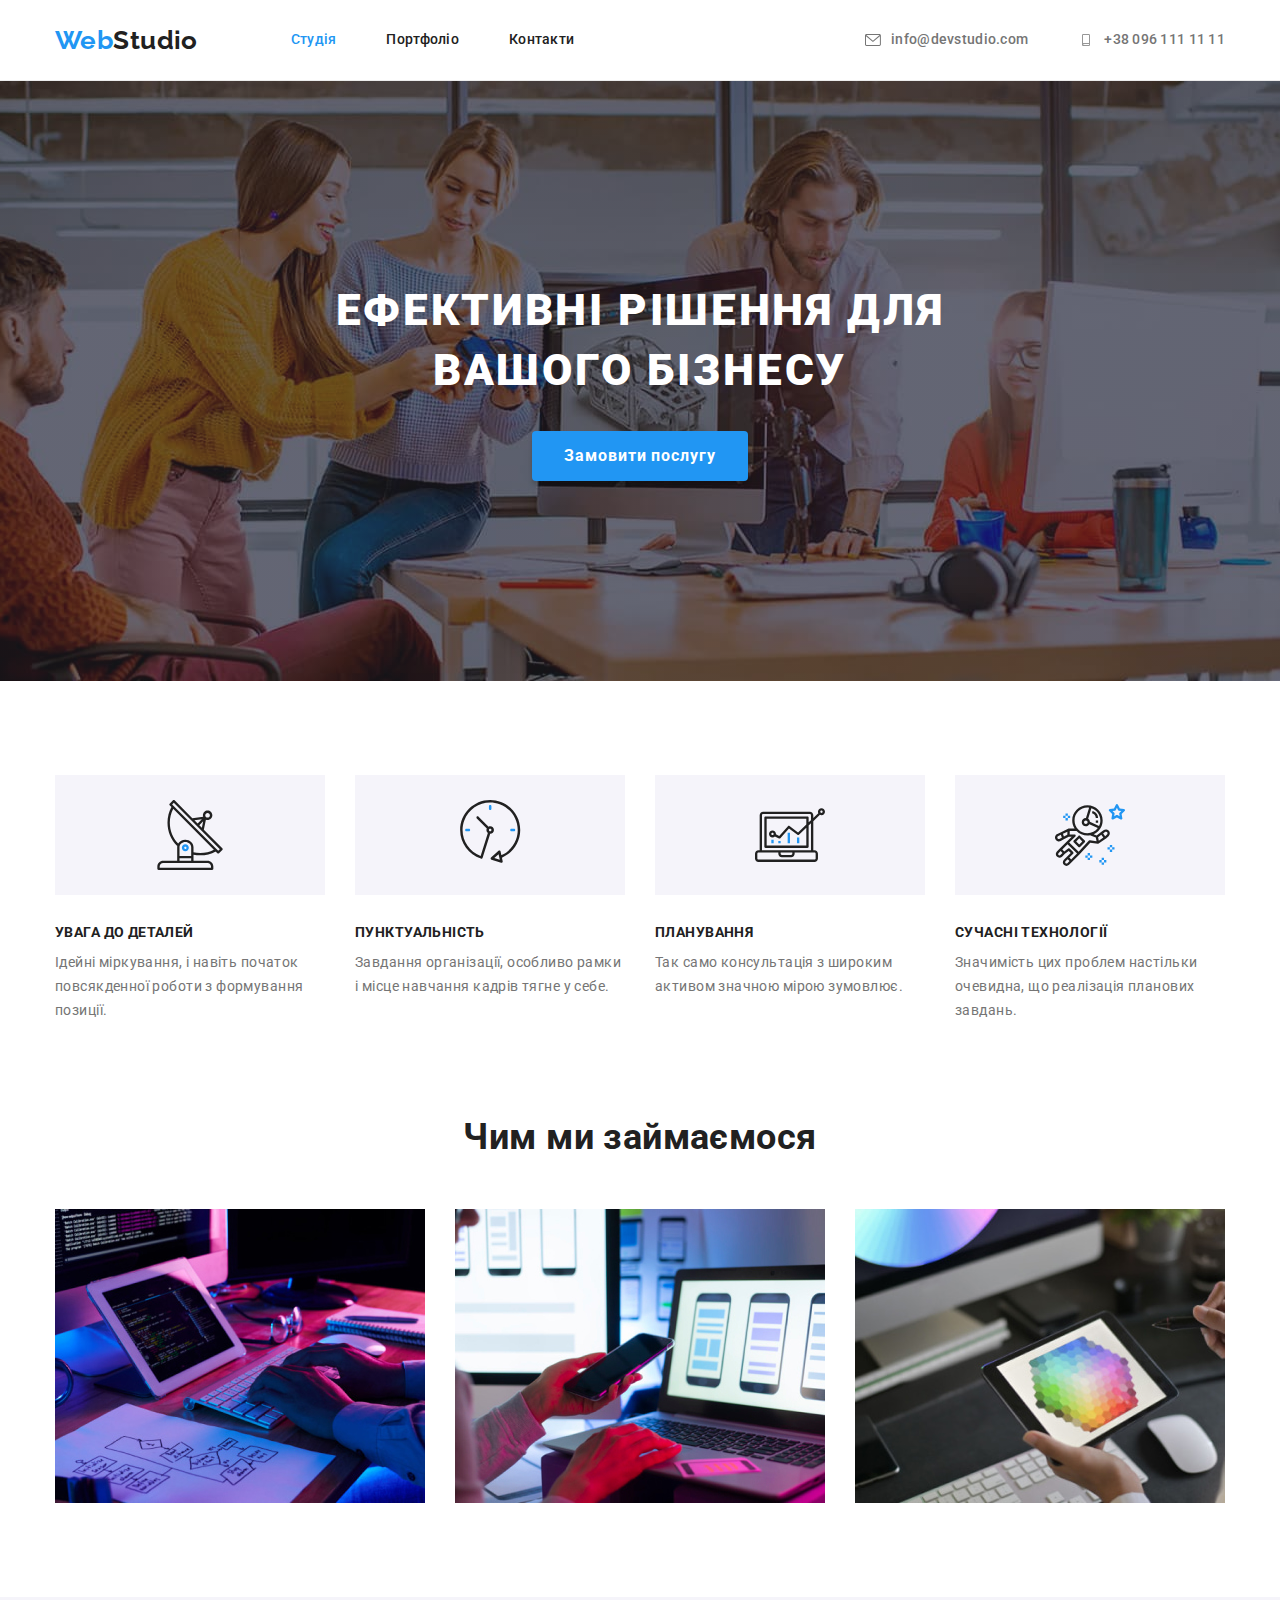
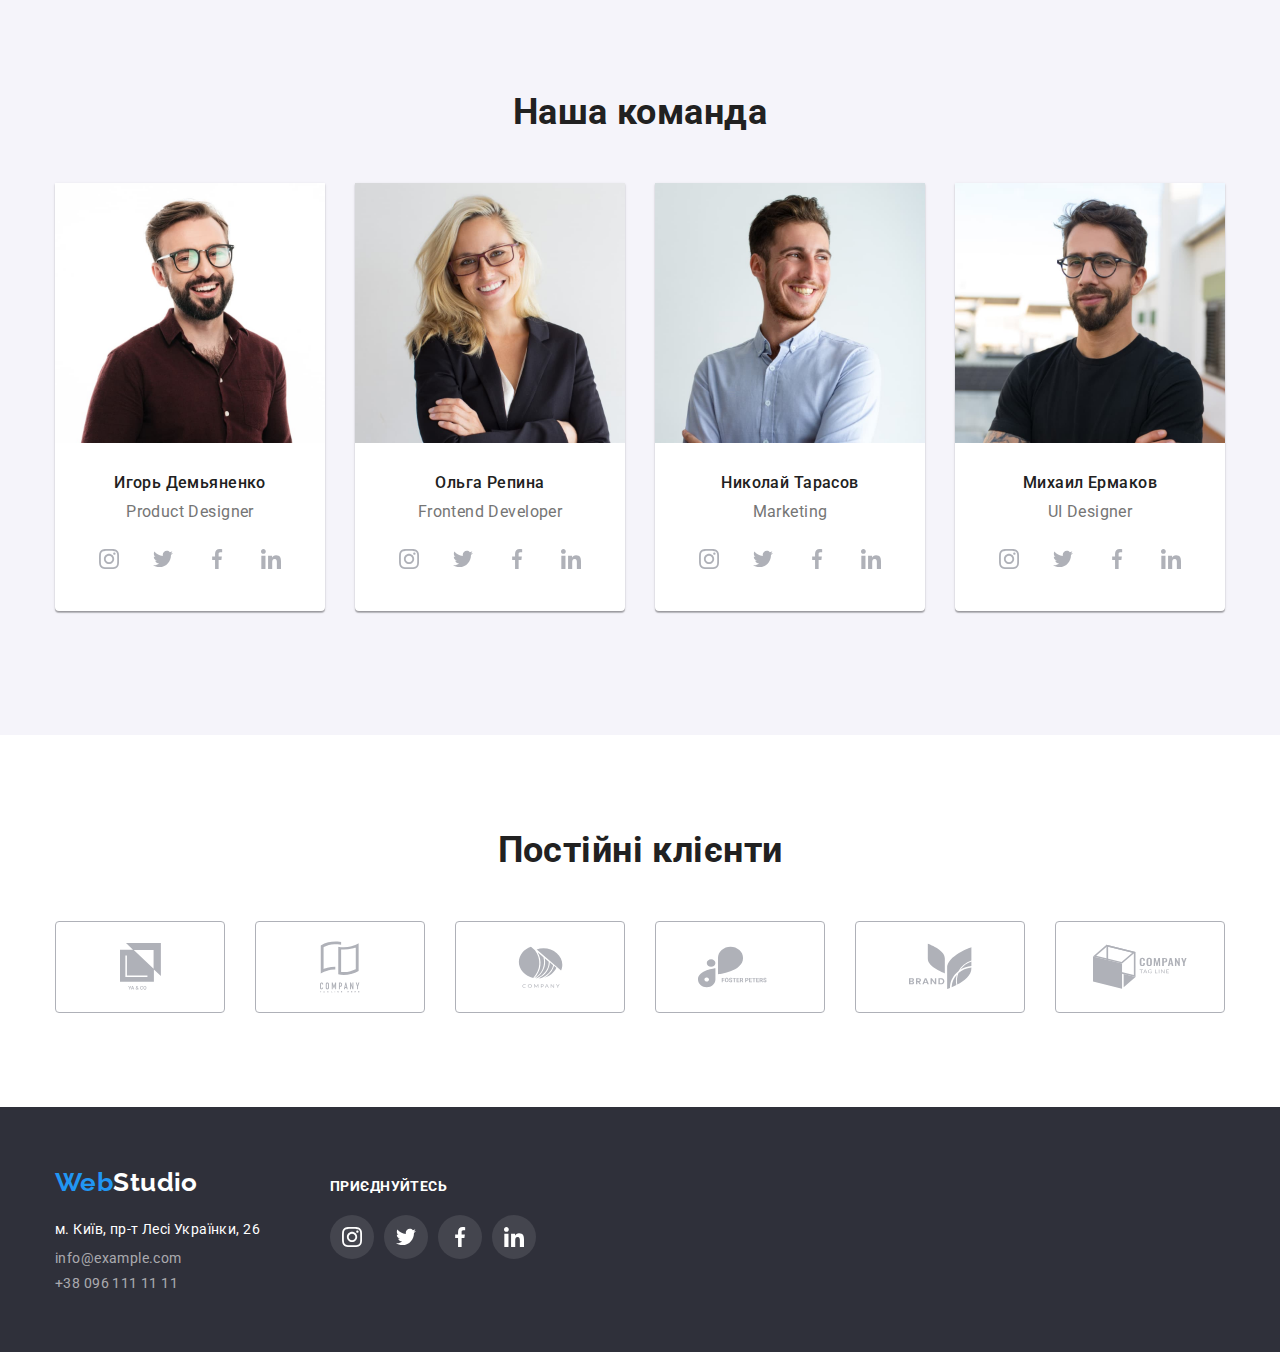
==== index.html @ 1e43e704 "Initial commit" ====
<!DOCTYPE html>
<html lang="uk">
  <head>
    <meta charset="UTF-8" />
    <meta http-equiv="X-UA-Compatible" content="IE=edge" />
    <meta name="viewport" content="width=device-width, initial-scale=1.0" />
    <title>Web Studio</title>
    <link rel="preconnect" href="https://fonts.googleapis.com" />
    <link rel="preconnect" href="https://fonts.gstatic.com" crossorigin />
    <link
      href="https://fonts.googleapis.com/css2?family=Raleway:wght@700&family=Roboto:wght@400;500;700;900&display=swap"
      rel="stylesheet"
    />
    <link
      rel="stylesheet"
      href="https://cdnjs.cloudflare.com/ajax/libs/modern-normalize/1.1.0/modern-normalize.min.css"
    />
    <link rel="stylesheet" href="./css/styles.css" />
  </head>
  <body>
    <header class="header">
      <div class="container main-nav">
        <nav class="nav">
          <a class="logo-link link" href="./index.html"><span class="logo">Web</span>Studio</a>
          <ul class="nav-list list">
            <li class="nav-item"><a class="nav-link current" href="./">Студія</a></li>
            <li class="nav-item"><a class="nav-link link" href="./portfolio.html">Портфоліо</a></li>
            <li class="nav-item"><a class="nav-link link" href="./">Контакти</a></li>
          </ul>
        </nav>

        <ul class="contact-list list">
          <li class="contact-item">
            <a class="contact-link link" href="mailto:info@devstudio.com">
              <svg class="icon-envelope" width="16" height="12">
                <use href="./images/icons/symbol-defs.svg#icon-envelope"></use>
              </svg>
              info@devstudio.com
            </a>
          </li>
          <li class="contact-item">
            <a class="contact-link link" href="tel:+380961111111">
              <svg class="icon-mobile" width="16" height="12">
                <use href="./images/icons/symbol-defs.svg#icon-smartphone"></use>
              </svg>
              +38 096 111 11 11
            </a>
          </li>
        </ul>
      </div>
    </header>

    <main class="main-page">
      <section class="section section-hero">
        <div class="container">
          <h1 class="hero-title">Ефективні рішення для вашого бізнесу</h1>
          <button class="button button-primary" type="button">Замовити послугу</button>
        </div>
      </section>

      <section class="section feature-section">
        <div class="container">
          <h2 class="features-title visually-hidden">Особливості</h2>
          <ul class="features-list list">
            <li class="features-item">
              <div class="features-block">
                <svg class="icon-antenna features-icon">
                  <use href="./images/icons/symbol-defs.svg#icon-antenna"></use>
                </svg>
              </div>
              <h3 class="features-subtitle">УВАГА ДО ДЕТАЛЕЙ</h3>
              <p class="features-text">
                Ідейні міркування, і навіть початок повсякденної роботи з формування позиції.
              </p>
            </li>
            <li class="features-item">
              <div class="features-block">
                <svg class="icon-clock features-icon">
                  <use href="./images/icons/symbol-defs.svg#icon-clock"></use>
                </svg>
              </div>
              <h3 class="features-subtitle">ПУНКТУАЛЬНІСТЬ</h3>
              <p class="features-text">
                Завдання організації, особливо рамки і місце навчання кадрів тягне у себе.
              </p>
            </li>
            <li class="features-item icon-diagram">
              <div class="features-block">
                <svg class="icon-diagram features-icon">
                  <use href="./images/icons/symbol-defs.svg#icon-diagram"></use>
                </svg>
              </div>
              <h3 class="features-subtitle">ПЛАНУВАННЯ</h3>
              <p class="features-text">
                Так само консультація з широким активом значною мірою зумовлює.
              </p>
            </li>
            <li class="features-item icon-astonaut">
              <div class="features-block">
                <svg class="icon-astronaut features-icon">
                  <use href="./images/icons/symbol-defs.svg#icon-astronaut"></use>
                </svg>
              </div>
              <h3 class="features-subtitle">СУЧАСНІ ТЕХНОЛОГІЇ</h3>
              <p class="features-text">
                Значимість цих проблем настільки очевидна, що реалізація планових завдань.
              </p>
            </li>
          </ul>
        </div>
      </section>

      <section class="section work-section">
        <div class="container">
          <h2 class="section-title">Чим ми займаємося</h2>
          <ul class="work-list list">
            <li class="work-item">
              <img
                class="work-img"
                src="./images/work/keyboard.jpg"
                alt="Верстка"
                width="370"
                height="294"
              />
            </li>
            <li class="work-item">
              <img
                class="work-img"
                src="./images/work/notebook.jpg"
                alt="Мобільні додатки"
                width="370"
                height="294"
              />
            </li>
            <li class="work-item">
              <img
                class="work-img"
                src="./images/work/planetable.jpg"
                alt="Планшет"
                width="370"
                height="294"
              />
            </li>
          </ul>
        </div>
      </section>

      <section class="section team-section">
        <div class="container">
          <h2 class="section-title">Наша команда</h2>
          <ul class="team-list list">
            <li class="team-item">
              <img
                class="team-img"
                src="./images/team/productdesigner.jpg"
                alt="Игорь Демьяненко"
                width="270"
                height="260"
              />
              <h3 class="team-subtitle">Игорь Демьяненко</h3>
              <p class="team-text" lang="eu">Product Designer</p>

              <ul class="social-network-list list social-network-list-team">
                <li class="social-network-item">
                  <a class="social-network-link" href="#">
                    <svg class="social-network-icon">
                      <use href="./images/icons/symbol-defs.svg#icon-instagram"></use>
                    </svg>
                  </a>
                </li>

                <li class="social-network-item">
                  <a class="social-network-link" href="#"
                    ><svg class="social-network-icon">
                      <use href="./images/icons/symbol-defs.svg#icon-twitter"></use>
                    </svg>
                  </a>
                </li>
                <li class="social-network-item">
                  <a class="social-network-link" href="#"
                    ><svg class="social-network-icon">
                      <use href="./images/icons/symbol-defs.svg#icon-facebook"></use>
                    </svg>
                  </a>
                </li>

                <li class="social-network-item">
                  <a class="social-network-link" href="#"
                    ><svg class="social-network-icon">
                      <use href="./images/icons/symbol-defs.svg#icon-linkedin"></use>
                    </svg>
                  </a>
                </li>
              </ul>
            </li>

            <li class="team-item">
              <img
                class="team-img"
                src="./images/team/frontenddeveloper.jpg"
                alt="Ольга Репина"
                width="270"
                height="260"
              />
              <h3 class="team-subtitle">Ольга Репина</h3>
              <p class="team-text" lang="eu">Frontend Developer</p>
              <ul class="social-network-list list">
                <li class="social-network-item">
                  <a class="social-network-link" href="#">
                    <svg class="social-network-icon">
                      <use href="./images/icons/symbol-defs.svg#icon-instagram"></use>
                    </svg>
                  </a>
                </li>

                <li class="social-network-item">
                  <a class="social-network-link" href="#"
                    ><svg class="social-network-icon">
                      <use href="./images/icons/symbol-defs.svg#icon-twitter"></use>
                    </svg>
                  </a>
                </li>
                <li class="social-network-item">
                  <a class="social-network-link" href="#"
                    ><svg class="social-network-icon">
                      <use href="./images/icons/symbol-defs.svg#icon-facebook"></use>
                    </svg>
                  </a>
                </li>

                <li class="social-network-item">
                  <a class="social-network-link" href="#"
                    ><svg class="social-network-icon">
                      <use href="./images/icons/symbol-defs.svg#icon-linkedin"></use>
                    </svg>
                  </a>
                </li>
              </ul>
            </li>
            <li class="team-item">
              <img
                class="team-img"
                src="./images/team/marketing.jpg"
                alt="Николай Тарасов"
                width="270"
                height="260"
              />
              <h3 class="team-subtitle">Николай Тарасов</h3>
              <p class="team-text" lang="eu">Marketing</p>
              <ul class="social-network-list list">
                <li class="social-network-item">
                  <a class="social-network-link" href="#">
                    <svg class="social-network-icon">
                      <use href="./images/icons/symbol-defs.svg#icon-instagram"></use>
                    </svg>
                  </a>
                </li>

                <li class="social-network-item">
                  <a class="social-network-link" href="#"
                    ><svg class="social-network-icon">
                      <use href="./images/icons/symbol-defs.svg#icon-twitter"></use>
                    </svg>
                  </a>
                </li>
                <li class="social-network-item">
                  <a class="social-network-link" href="#"
                    ><svg class="social-network-icon">
                      <use href="./images/icons/symbol-defs.svg#icon-facebook"></use>
                    </svg>
                  </a>
                </li>

                <li class="social-network-item">
                  <a class="social-network-link" href="#"
                    ><svg class="social-network-icon">
                      <use href="./images/icons/symbol-defs.svg#icon-linkedin"></use>
                    </svg>
                  </a>
                </li>
              </ul>
            </li>
            <li class="team-item">
              <img
                class="team-img"
                src="./images/team/uidesigner.jpg"
                alt="Михаил Ермаков"
                width="270"
                height="260"
              />
              <h3 class="team-subtitle">Михаил Ермаков</h3>
              <p class="team-text" lang="eu">UI Designer</p>
              <ul class="social-network-list list">
                <li class="social-network-item">
                  <a class="social-network-link" href="#">
                    <svg class="social-network-icon">
                      <use href="./images/icons/symbol-defs.svg#icon-instagram"></use>
                    </svg>
                  </a>
                </li>

                <li class="social-network-item">
                  <a class="social-network-link" href="#"
                    ><svg class="social-network-icon">
                      <use href="./images/icons/symbol-defs.svg#icon-twitter"></use>
                    </svg>
                  </a>
                </li>
                <li class="social-network-item">
                  <a class="social-network-link" href="#"
                    ><svg class="social-network-icon">
                      <use href="./images/icons/symbol-defs.svg#icon-facebook"></use>
                    </svg>
                  </a>
                </li>

                <li class="social-network-item">
                  <a class="social-network-link" href="#"
                    ><svg class="social-network-icon">
                      <use href="./images/icons/symbol-defs.svg#icon-linkedin"></use>
                    </svg>
                  </a>
                </li>
              </ul>
            </li>
          </ul>
        </div>
      </section>

      <section class="section clients-section">
        <div class="container">
          <h2 class="section-title">Постійні клієнти</h2>
          <ul class="clients-list list">
            <li class="clients-item">
              <a class="clients-link link" href="#">
                <svg class="icon-clients" width="41" height="47">
                  <use href="./images/icons/symbol-defs.svg#icon-company1"></use>
                </svg>
              </a>
            </li>
            <li class="clients-item">
              <a class="clients-link link" href="#">
                <svg class="icon-clients" width="40" height="52">
                  <use href="./images/icons/symbol-defs.svg#icon-company2"></use>
                </svg>
              </a>
            </li>
            <li class="clients-item">
              <a class="clients-link link" href="#">
                <svg class="icon-clients" width="45" height="42">
                  <use href="./images/icons/symbol-defs.svg#icon-company3"></use>
                </svg>
              </a>
            </li>
            <li class="clients-item">
              <a class="clients-link link" href="#">
                <svg class="icon-clients" width="85" height="42">
                  <use href="./images/icons/symbol-defs.svg#icon-company4"></use>
                </svg>
              </a>
            </li>
            <li class="clients-item">
              <a class="clients-link link" href="#">
                <svg class="icon-clients" width="63" height="47">
                  <use href="./images/icons/symbol-defs.svg#icon-company5"></use>
                </svg>
              </a>
            </li>
            <li class="clients-item">
              <a class="clients-link link" href="#">
                <svg class="icon-clients" width="94" height="45">
                  <use href="./images/icons/symbol-defs.svg#icon-company6"></use>
                </svg>
              </a>
            </li>
          </ul>
        </div>
      </section>
    </main>
    <footer class="footer">
      <div class="container footer-container">
        <div class="address-wrapper">
          <a class="logo-link link" href="./index.html"><span class="logo">Web</span>Studio</a>

          <address class="address">
            <ul class="address-list list">
              <li class="address-item">
                <a class="address-link link" href="https://goo.gl/maps/wxYUtSVj1QLYrL1h8"
                  >м. Київ, пр-т Лесі Українки, 26</a
                >
              </li>
              <li class="address-item">
                <a class="nav-link link" href="mailto:info@example.com">info@example.com</a>
              </li>
              <li class="address-item">
                <a class="nav-link link" href="tel:+380961111111">+38 096 111 11 11</a>
              </li>
            </ul>
          </address>
        </div>
        <div class="footer-connection">
          <p class="title-footer">приєднуйтесь</p>
          <ul class="social-network-list list">
            <li class="social-network-item">
              <a class="social-network-link-footer" href="#">
                <svg class="icon-footer">
                  <use href="./images/icons/symbol-defs.svg#icon-instagram"></use>
                </svg>
              </a>
            </li>

            <li class="social-network-item">
              <a class="social-network-link-footer" href="#"
                ><svg class="icon-footer">
                  <use href="./images/icons/symbol-defs.svg#icon-twitter"></use>
                </svg>
              </a>
            </li>
            <li class="social-network-item">
              <a class="social-network-link-footer" href="#"
                ><svg class="icon-footer">
                  <use href="./images/icons/symbol-defs.svg#icon-facebook"></use>
                </svg>
              </a>
            </li>

            <li class="social-network-item">
              <a class="social-network-link-footer" href="#"
                ><svg class="icon-footer">
                  <use href="./images/icons/symbol-defs.svg#icon-linkedin"></use>
                </svg>
              </a>
            </li>
          </ul>
        </div>
      </div>
    </footer>
  </body>
</html>
---- css/styles.css ----
:root {
  --primary-text-color: #757575;
  --title-text-color: #212121;
  --accent-color: #2196f3;
  --primary-white-color: #ffffff;
  --background-color-section: #f5f4fa;
  --color-icon: #afb1b8;
  --main-font-size-14px: 14px;
  --background-color-overlay: #c4c4c4;
  --background-icon-footer: rgba(255, 255, 255, 0.1);
  --color-address-link-footer: rgba(255, 255, 255, 0.6);
}

body {
  background-color: var(--primary-white-color);
  color: var(--title-text-color);
  font-family: Roboto, sans-serif;
  font-size: var(--main-font-size-14px);
  letter-spacing: 0.03em;
}

.list {
  list-style: none;
  margin: 0;
  padding: 0;
}

img {
  display: block;
  max-width: 100%;
  height: auto;
}

h1,
h2,
h3,
p {
  margin: 0;
  padding: 0;
}

.container {
  width: 1200px;
  /* outline: 2px solid tomato; */
  padding-left: 15px;
  padding-right: 15px;
  margin: 0 auto;
}

.header {
  border-bottom: 1px solid #ececec;
}

.section {
  padding-top: 94px;
  padding-bottom: 94px;
}

/* Site navigation */

.main-nav {
  display: flex;
}

.nav {
  display: flex;
  align-items: center;
}

.nav-list {
  display: flex;
  margin-left: 93px;
}

.nav-list .nav-item + .nav-item {
  margin-left: 50px;
}

.link {
  text-decoration: none;
}

.logo-link {
  color: var(--title-text-color);

  font-family: Raleway, sans-serif;
  font-weight: 700;
  font-size: 26px;
  line-height: 1.19;
}

.logo {
  color: var(--accent-color);
}

.nav-link,
.contact-link {
  display: block;
  padding-top: 32px;
  padding-bottom: 32px;

  color: var(--title-text-color);
  font-weight: 500;
  line-height: 1.14;
  letter-spacing: 0.02em;

  text-decoration: none;
}

.nav-list .current {
  color: var(--accent-color);
}

.nav-link:hover,
.nav-link:focus {
  color: var(--accent-color);
}

/* Contacts */

.contact-list {
  display: flex;
  margin-left: auto;
}

.contact-link {
  display: flex;
  color: var(--primary-text-color);
}

.contact-list .contact-item + .contact-item {
  margin-left: 50px;
}

.icon-envelope,
.icon-mobile {
  align-self: center;
  margin-right: 10px;
  fill: currentColor;
}

.contact-link:hover,
.contact-link:focus {
  color: var(--accent-color);
}

/* Hero */

.section-hero {
  max-width: 1600px;
  margin: 0 auto;
  background-image: linear-gradient(rgba(47, 48, 58, 0.4), rgba(47, 48, 58, 0.4)),
    url(../images/overlay/overlay.jpg);
  background-position: center;
  background-repeat: no-repeat;
  background-size: cover;
  padding-top: 200px;
  padding-bottom: 200px;

  background-color: var(--background-color-overlay);

  text-align: center;
}

.hero-title {
  margin-bottom: 30px;
  margin-right: auto;
  margin-left: auto;
  width: 696px;

  color: var(--primary-white-color);

  font-weight: 900;
  font-size: 44px;
  line-height: 1.36;
  letter-spacing: 0.06em;

  text-transform: uppercase;
}

.button {
  display: inline-block;
  font-family: inherit;
  cursor: pointer;
}

.button-primary {
  padding: 10px 32px;
  min-width: 200px;

  background-color: var(--accent-color);
  color: var(--primary-white-color);
  font-weight: 700;
  font-size: 16px;
  line-height: 1.88;
  letter-spacing: 0.06em;
  border-radius: 4px;
  border: none;
  box-shadow: 0px 4px 4px rgba(0, 0, 0, 0.15);
}

.button-primary:hover,
.button-primary:focus {
  background: #188ce8;
}

/* Features */

.visually-hidden {
  position: absolute;
  white-space: nowrap;
  width: 1px;
  height: 1px;
  overflow: hidden;
  border: 0;
  padding: 0;
  clip: rect(0 0 0 0);
  clip-path: inset(50%);
  margin: -1px;
}

.features-list {
  display: flex;
}

.features-item {
  width: 270px;
  margin-right: 30px;
}

.features-block {
  display: flex;

  margin-bottom: 30px;

  background-color: #f5f4fa;

  width: 270px;
  height: 120px;

  align-items: center;
  justify-content: center;
}

.features-icon {
  width: 70px;
  height: 70px;
  fill: currentColor;
}

/* .features-block:hover,
.features-block:focus {
  color: #2196f3;
} */

/* .features-item::before {
  display: block;
  content: '';
  width: 270px;
  height: 120px;
  background-color: var(--background-color-section);
  background-repeat: no-repeat;
  background-position: center;
  border-radius: 4px;
  margin-bottom: 30px;
}

.icon-antenna::before {
  background-image: url(../images/icons/icon-antenna.svg);
}

.icon-clock::before {
  background-image: url(../images/icons/icon-clock.svg);
}

.icon-diagram::before {
  background-image: url(../images/icons/icon-diagram.svg);
}

.icon-astonaut::before {
  background-image: url(../images/icons/icon-astanaut.svg);
} */

.features-item:last-of-type {
  margin-right: 0;
}

.features-subtitle {
  margin-bottom: 10px;

  font-size: var(--main-font-size-14px);
  line-height: 1.14;

  text-transform: uppercase;
}

.features-text {
  color: var(--primary-text-color);

  line-height: 1.71;
}

/* Work */
.work-list {
  display: flex;
}

.work-item:last-of-type {
  margin-right: 0;
}

.work-item {
  margin-right: 30px;
}

.work-section,
.team-section {
  padding-top: 0;
}

.section-title {
  margin-bottom: 50px;

  font-size: 36px;
  line-height: 1.17;
  text-align: center;
}

/* Team */

.team-section {
  padding-top: 94px;

  background-color: var(--background-color-section);
}

.team-list {
  display: flex;
  background-color: #f5f4fa;

  line-height: 1.19;
}

.team-item {
  margin-bottom: 30px;
  margin-right: 30px;

  background-color: var(--primary-white-color);

  box-shadow: 0px 1px 3px rgba(0, 0, 0, 0.12), 0px 1px 1px rgba(0, 0, 0, 0.14),
    0px 2px 1px rgba(0, 0, 0, 0.2);
  border-radius: 0px 0px 4px 4px;
}

.team-item:last-of-type {
  margin-right: 0;
}

.team-img {
  padding-bottom: 30px;
}

.team-subtitle {
  margin-bottom: 10px;

  font-weight: 500;
  font-size: 16px;
  text-align: center;
}

.team-text {
  margin-bottom: 16px;

  color: var(--primary-text-color);

  font-size: 16px;
  text-align: center;
}

/* Social network icon in section team */

.social-network-list {
  display: flex;
  justify-content: center;
}

.social-network-list-team {
  padding-bottom: 30px;
}

.social-network-item:not(:last-child) {
  margin-right: 10px;
}
.social-network-link {
  display: flex;
  width: 44px;
  height: 44px;
  justify-content: center;
  align-items: center;
  color: var(--color-icon);
}

.social-network-link:hover,
.social-network-link:focus {
  color: var(--primary-white-color);
  background-color: var(--accent-color);
  border-radius: 50%;
}

.social-network-icon {
  width: 20px;
  height: 20px;
  fill: currentColor;
}

/* Our clients */

.clients-list {
  display: flex;
  justify-content: center;

  color: inherit;
}

.clients-item:not(:last-child) {
  margin-right: 30px;
}

.clients-link {
  display: flex;
  border: 1px solid #afb1b8;
  border-radius: 4px;
  width: 170px;
  height: 92px;
  justify-content: center;
  align-items: center;
  color: var(--color-icon);
}

.icon-clients {
  fill: currentColor;
}

.clients-link:hover,
.clients-link:focus {
  color: var(--accent-color);
  border: 1px solid var(--accent-color);
}

/* Portfolio html */

.button-list {
  display: flex;
  justify-content: center;

  margin-bottom: 34px;
}

.button-list .button-item:not(:last-child) {
  margin-right: 8px;
}

.button-secondary {
  padding: 6px 22px;

  color: var(--title-text-color);
  background: #f5f4fa;

  font-weight: 500;
  font-size: 16px;
  line-height: 1.62;
  border-radius: 4px;
  border: none;
}

.button-secondary:hover,
.button-secondary:focus {
  color: var(--primary-white-color);
  background-color: var(--accent-color);

  box-shadow: 0px 3px 1px rgba(0, 0, 0, 0.1), 0px 1px 2px rgba(0, 0, 0, 0.08),
    0px 2px 2px rgba(0, 0, 0, 0.12);
}

.project-list {
  display: flex;
  flex-wrap: wrap;
  justify-content: space-between;
}

.project-link {
  display: block;
}

.project-link:hover,
.project-link:focus {
  box-shadow: 0px 1px 1px rgba(0, 0, 0, 0.12), 0px 4px 4px rgba(0, 0, 0, 0.06),
    1px 4px 6px rgba(0, 0, 0, 0.16);
}

.border-content {
  border: 1px Solid #eeeeee;
  border-top: none;
  padding: 20px 24px;
}

.project-item:not(:nth-last-child(-n + 3)) {
  margin-bottom: 30px;
}

.actual {
  background-color: var(--accent-color);
  color: var(--primary-white-color);
  box-shadow: 0px 3px 1px rgba(0, 0, 0, 0.1), 0px 1px 2px rgba(0, 0, 0, 0.08),
    0px 2px 2px rgba(0, 0, 0, 0.12);
}

/* Our projects */

.project-subtitle {
  margin-bottom: 4px;

  color: var(--title-text-color);

  font-size: 18px;
  line-height: 2;
  letter-spacing: 0.06em;
}

.project-text {
  color: var(--primary-text-color);

  font-size: 16px;
  line-height: 1.88;
}

/* Footer */

.footer {
  background-color: #2f303a;
  padding-top: 60px;
  padding-bottom: 60px;
}

.footer .logo-link {
  display: block;
  margin-bottom: 20px;
  color: var(--primary-white-color);
}

.address {
  display: flex;
  font-style: normal;
}

.address-item {
  margin-bottom: 9px;
}

.address-list .address-item + .address-item:last-of-type {
  margin-bottom: 0;
}

.address-link {
  color: var(--primary-white-color);

  line-height: 1.71;
}

.address .nav-link {
  padding-top: 0;
  padding-bottom: 0;
  color: var(--color-address-link-footer);

  font-weight: inherit;
  letter-spacing: 0.03em;
}

.address .nav-link:hover,
.address .nav-link:focus {
  color: var(--accent-color);
}

/* Social network icon in footer  */

.title-footer {
  color: var(--primary-white-color);

  font-weight: 700;
  font-size: 14px;
  line-height: 1.14;
  text-transform: uppercase;
  margin-bottom: 20px;
}

.address-wrapper {
  margin-right: 70px;
}

.icon-footer {
  width: 20px;
  height: 20px;
  fill: currentColor;
}

.social-network-link-footer {
  display: flex;
  justify-content: center;
  align-items: center;
  width: 44px;
  height: 44px;
  color: var(--primary-white-color);
  background-color: var(--background-icon-footer);
  border-radius: 50%;
}

.social-network-link-footer:hover,
.social-network-link-footer:focus {
  background-color: var(--accent-color);
}

.footer-container {
  display: flex;
  align-items: baseline;
}
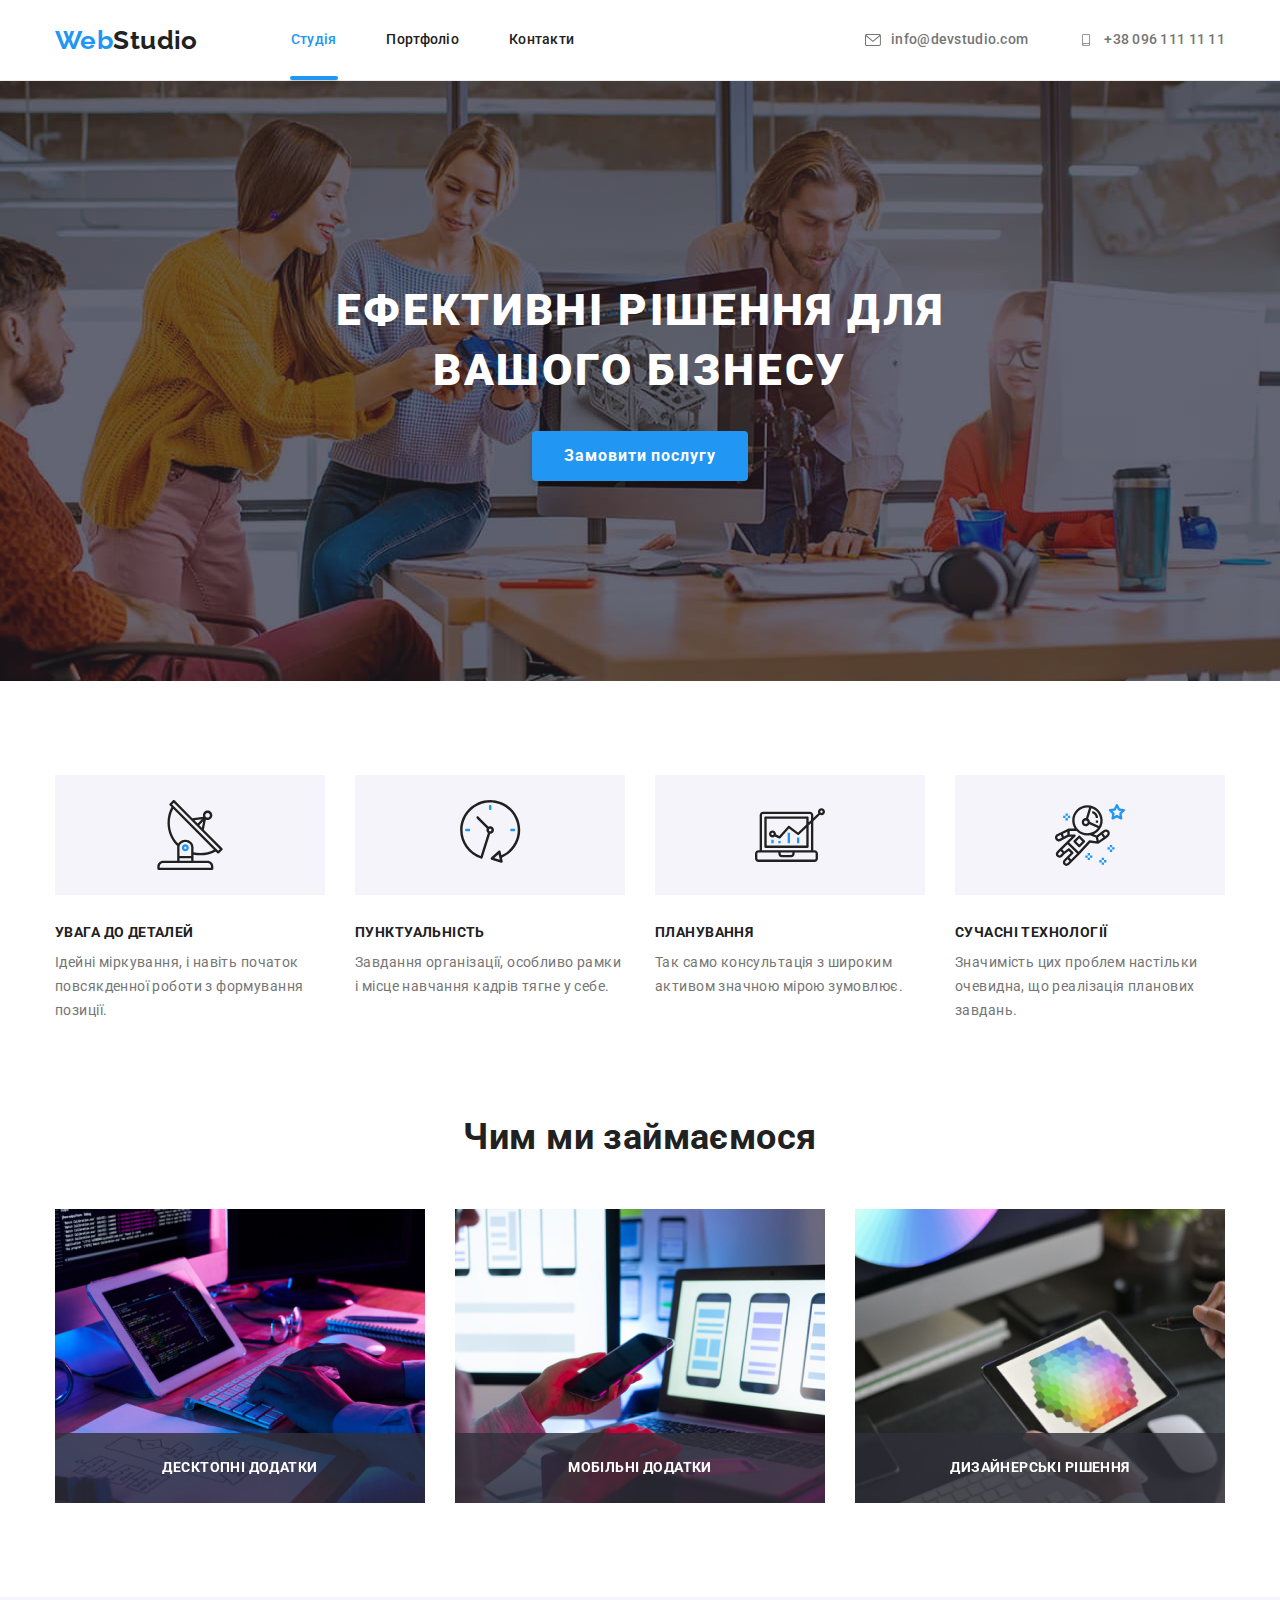
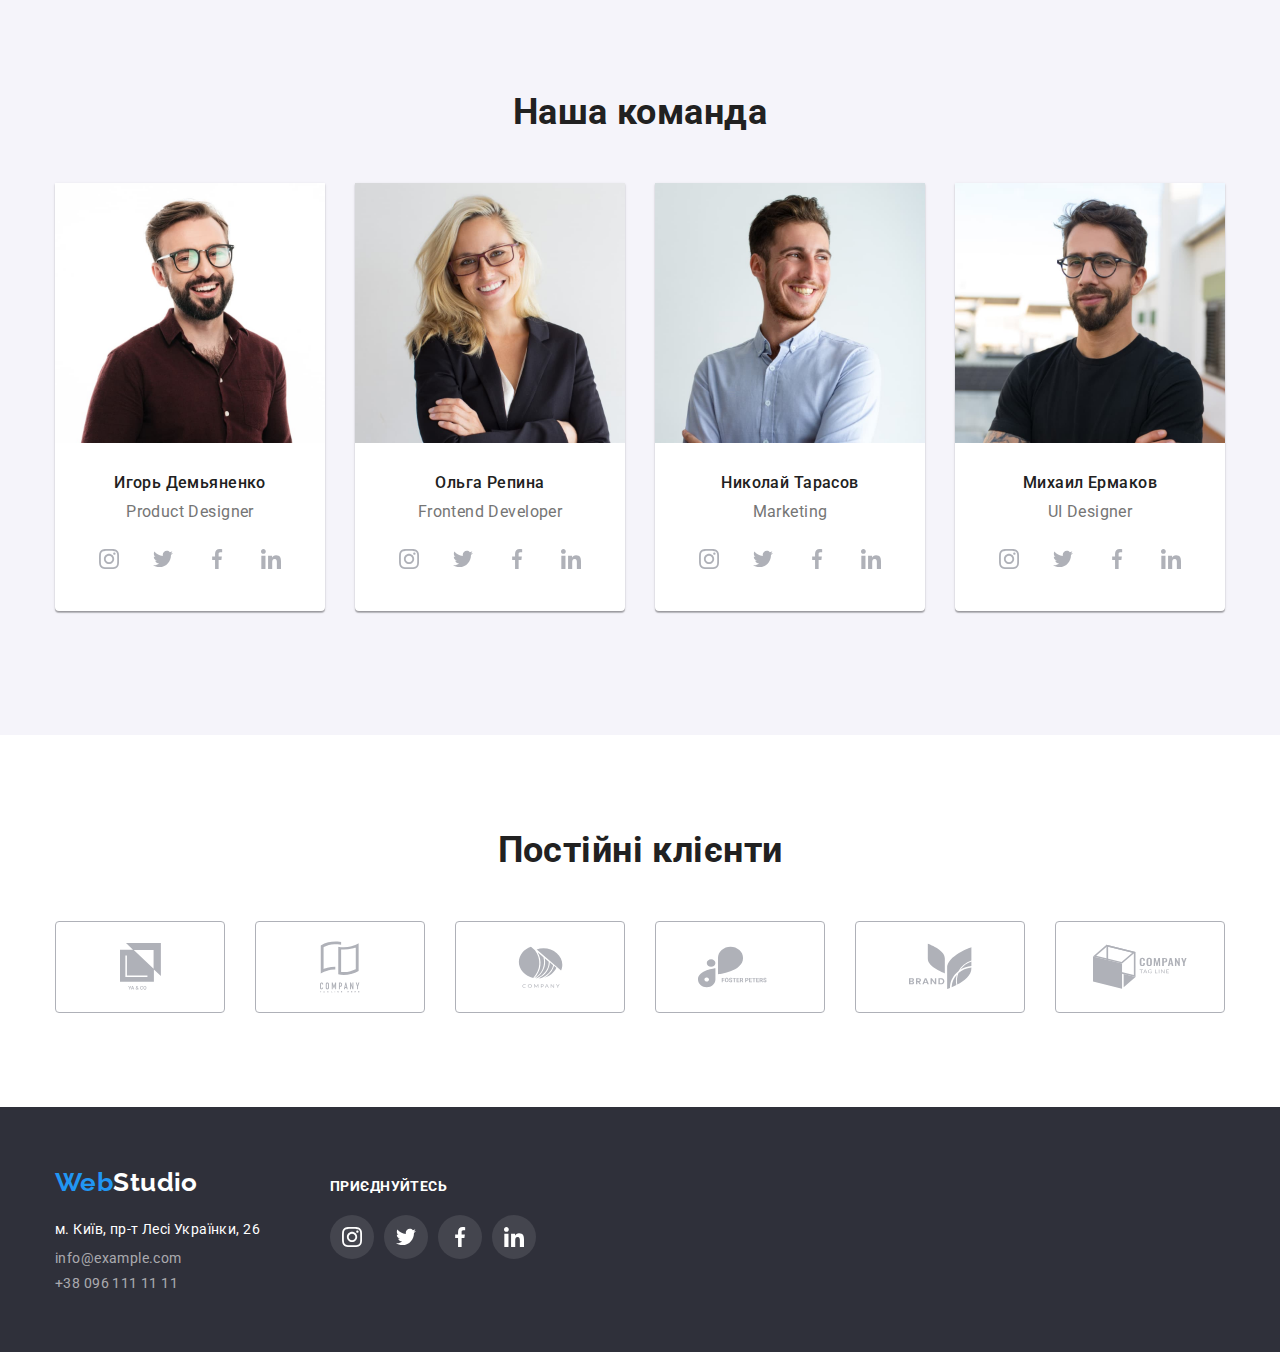
==== commit 6b1b3b65: "Абсолютные и относительное позиционирование" ====
--- a/index.html
+++ b/index.html
@@ -54,7 +54,15 @@
       <section class="section section-hero">
         <div class="container">
           <h1 class="hero-title">Ефективні рішення для вашого бізнесу</h1>
-          <button class="button button-primary" type="button">Замовити послугу</button>
+          <button class="button button-primary" type="button" data-modal-open>
+            Замовити послугу
+          </button>
+        </div>
+        <div class="backdrop is-hidden" data-backdrop>
+          <div class="modal">
+            <p>Lorem ipsum dolor sit amet, consectetur adipisicing elit. Ipsum, voluptates!</p>
+            <button data-close-modal>Закрыть</button>
+          </div>
         </div>
       </section>
 
@@ -122,6 +130,7 @@
                 width="370"
                 height="294"
               />
+              <p class="work-name-img">Десктопні додатки</p>
             </li>
             <li class="work-item">
               <img
@@ -131,15 +140,18 @@
                 width="370"
                 height="294"
               />
+              <p class="work-name-img">Мобільні додатки</p>
             </li>
             <li class="work-item">
               <img
                 class="work-img"
+                class="work-name-img"
                 src="./images/work/planetable.jpg"
                 alt="Планшет"
                 width="370"
                 height="294"
               />
+              <p class="work-name-img">Дизайнерські рішення</p>
             </li>
           </ul>
         </div>
@@ -435,5 +447,6 @@
         </div>
       </div>
     </footer>
+    <script src="./js/modal.js"></script>
   </body>
 </html>
--- a/css/styles.css
+++ b/css/styles.css
@@ -109,6 +109,22 @@
 
 .nav-list .current {
   color: var(--accent-color);
+  position: relative;
+}
+
+.current::after {
+  position: absolute;
+  bottom: 0;
+  right: -1.86px;
+
+  display: block;
+  content: '';
+  width: 48px;
+  height: 4px;
+
+  background-color: #2196f3;
+  border-radius: 2px;
+  box-shadow: 0px 4px 4px rgba(0, 0, 0, 0.25);
 }
 
 .nav-link:hover,
@@ -202,6 +218,36 @@
 .button-primary:hover,
 .button-primary:focus {
   background: #188ce8;
+}
+
+/* Create modal window */
+
+.backdrop {
+  position: fixed;
+  top: 0;
+  left: 0;
+  width: 100%;
+  height: 100%;
+ background: rgba(0, 0, 0, 0.2);
+  
+}
+
+	.backdrop.is-hidden {
+	opacity: 0;
+	pointer-events: none;
+	}
+
+.modal {
+  position: absolute;
+  top: 50%;
+  left: 50%;
+  transform: translate(-50%, -50%);
+
+  min-height: 300px;
+  min-width: 400px;
+  padding: 15px;
+
+  background-color: #fff;
 }
 
 /* Features */
@@ -310,7 +356,27 @@
 }
 
 .work-item {
+  position: relative;
   margin-right: 30px;
+}
+
+.work-name-img {
+  position: absolute;
+  bottom: 0;
+  left: 0;
+
+  padding: 27px;
+
+  width: 370px;
+
+  background-color: rgba(47, 48, 58, 0.8);
+  color: var(--primary-white-color);
+
+  font-weight: 700;
+  line-height: 1.14;
+
+  text-transform: uppercase;
+  text-align: center;
 }
 
 .work-section,
@@ -449,6 +515,12 @@
 
 /* Portfolio html */
 
+.current-portfolio::after {
+  right: -2.9px;
+
+  width: 78px;
+}
+
 .button-list {
   display: flex;
   justify-content: center;
@@ -492,6 +564,35 @@
   display: block;
 }
 
+/* Create overlay for card-box */
+
+.box-overlay {
+  position: relative;
+  overflow: hidden;
+}
+
+.box-overlay:hover .text-overlay {
+  transform: translateY(0);
+}
+
+.text-overlay {
+  position: absolute;
+  top: 0;
+  left: 0;
+
+  padding: 63px 24px;
+
+  color: var(--primary-white-color);
+
+  background-color: rgba(33, 150, 243, 0.9);
+
+  font-size: 18px;
+  line-height: 1.56;
+  transform: translatey(-100%);
+}
+
+/* <<=====>> End create overlay for card-box <<=====>> */
+
 .project-link:hover,
 .project-link:focus {
   box-shadow: 0px 1px 1px rgba(0, 0, 0, 0.12), 0px 4px 4px rgba(0, 0, 0, 0.06),
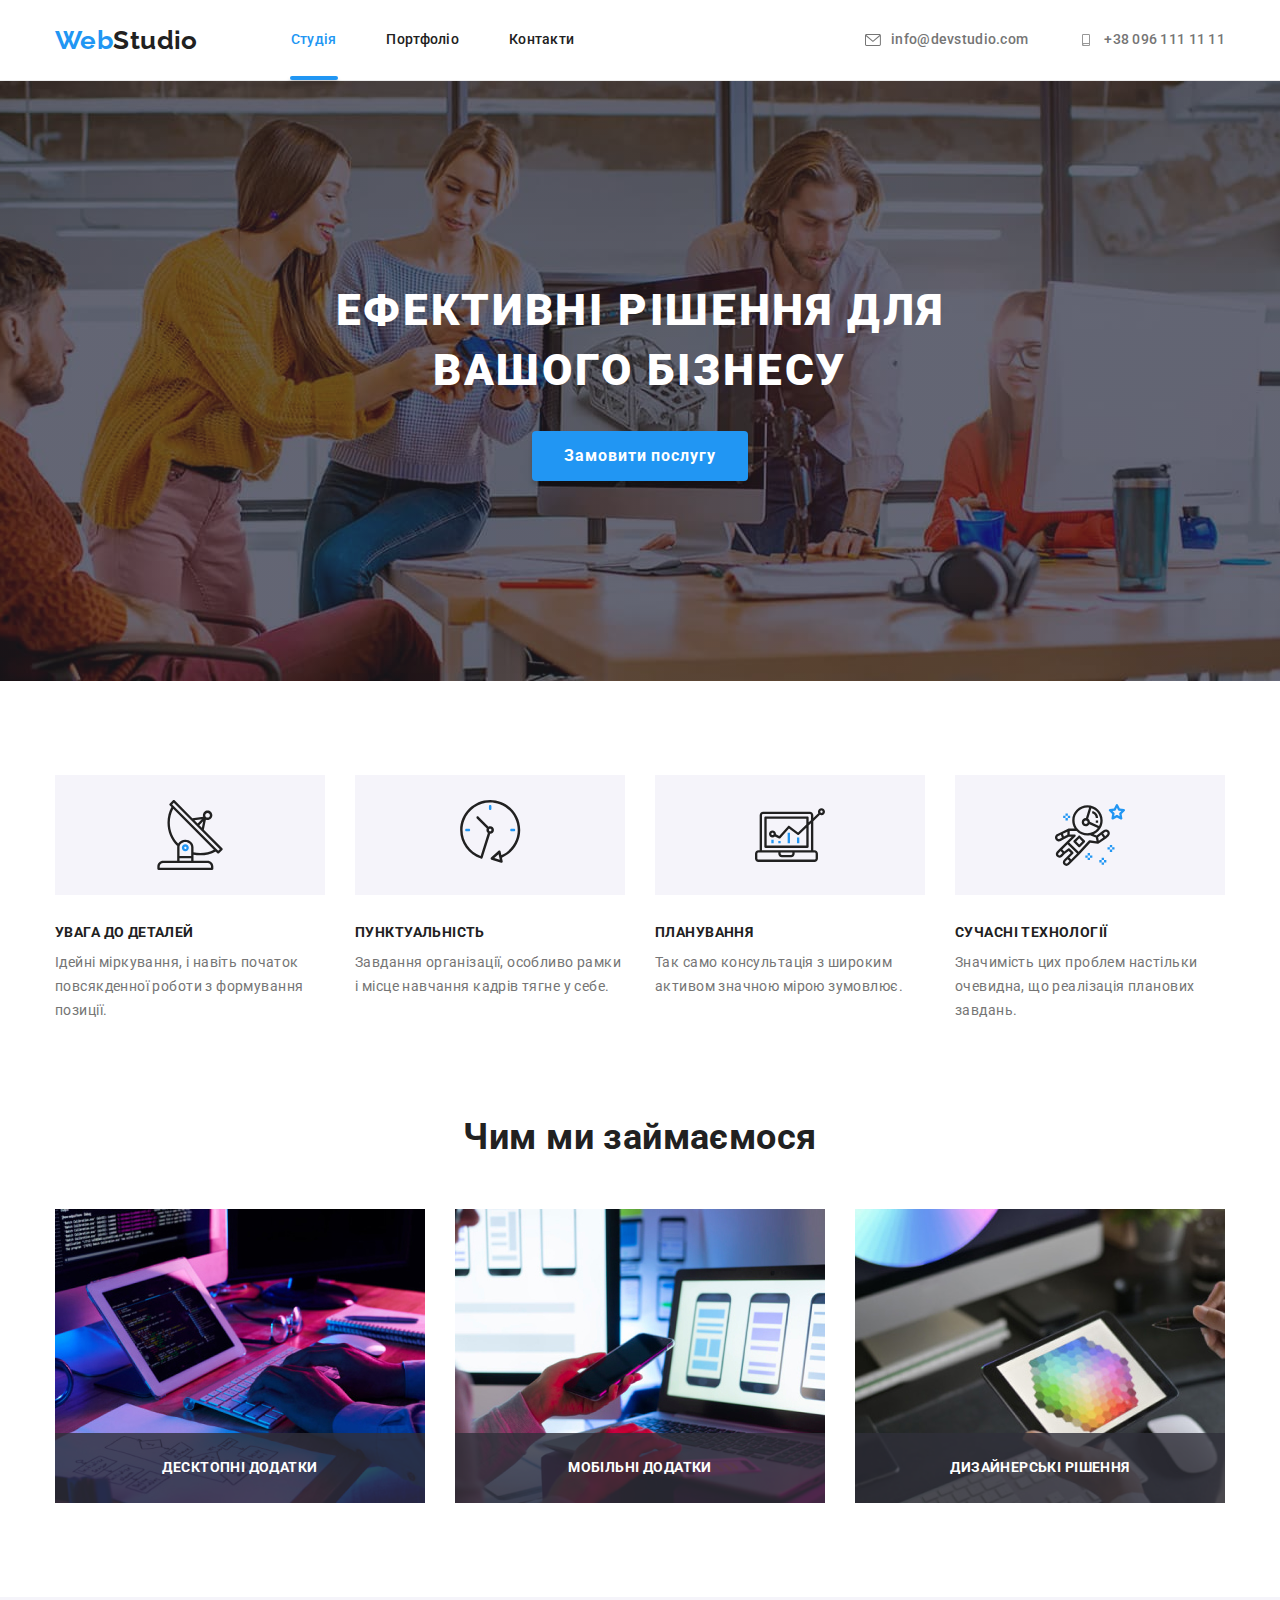
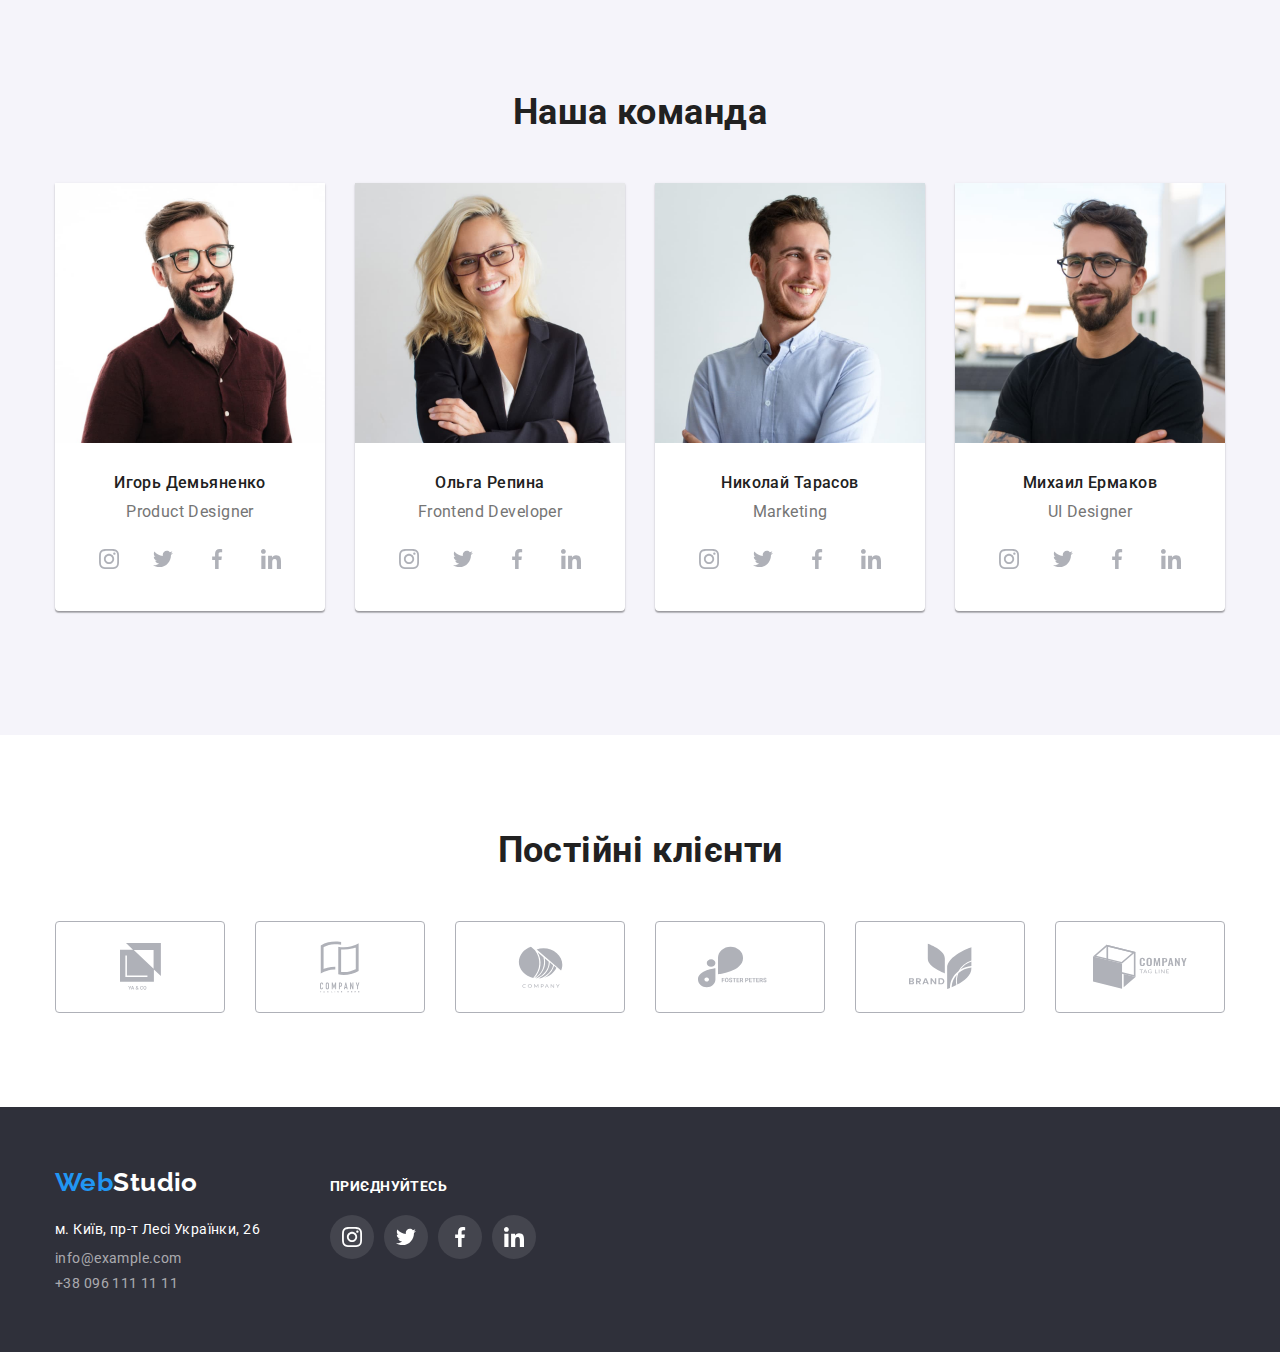
==== commit 5a3d7485: "Добавил модальное окно" ====
--- a/index.html
+++ b/index.html
@@ -58,12 +58,6 @@
             Замовити послугу
           </button>
         </div>
-        <div class="backdrop is-hidden" data-backdrop>
-          <div class="modal">
-            <p>Lorem ipsum dolor sit amet, consectetur adipisicing elit. Ipsum, voluptates!</p>
-            <button data-close-modal>Закрыть</button>
-          </div>
-        </div>
       </section>
 
       <section class="section feature-section">
@@ -447,6 +441,16 @@
         </div>
       </div>
     </footer>
+
+    <div class="backdrop is-hidden" data-modal>
+      <div class="modal">
+        <button class="button-close" data-modal-close>
+          <svg class="icon-close" width="11" height="11">
+            <use href="./images/icons/symbol-defs.svg#icon-close"></use>
+          </svg>
+        </button>
+      </div>
+    </div>
     <script src="./js/modal.js"></script>
   </body>
 </html>
--- a/css/styles.css
+++ b/css/styles.css
@@ -228,26 +228,45 @@
   left: 0;
   width: 100%;
   height: 100%;
- background: rgba(0, 0, 0, 0.2);
-  
-}
-
-	.backdrop.is-hidden {
-	opacity: 0;
-	pointer-events: none;
-	}
+  background: rgba(0, 0, 0, 0.2);
+}
+
+.backdrop.is-hidden {
+  opacity: 0;
+  pointer-events: none;
+}
 
 .modal {
   position: absolute;
   top: 50%;
   left: 50%;
+
+  padding: 15px;
+
+  min-height: 581px;
+  min-width: 528px;
+
+  background: var(--primary-white-color);
+
+  box-shadow: 0px 1px 3px rgba(0, 0, 0, 0.12), 0px 1px 1px rgba(0, 0, 0, 0.14),
+    0px 2px 1px rgba(0, 0, 0, 0.2);
+  border-radius: 4px;
+
   transform: translate(-50%, -50%);
-
-  min-height: 300px;
-  min-width: 400px;
-  padding: 15px;
-
-  background-color: #fff;
+}
+
+.button-close {
+  top: 8px;
+  right: 8px;
+  position: absolute;
+  background-color: var(--primary-white-color);
+
+  border: 1px solid rgba(0, 0, 0, 0.1);
+  border-radius: 50%;
+}
+
+.button-close:hover {
+  fill: var(--accent-color);
 }
 
 /* Features */
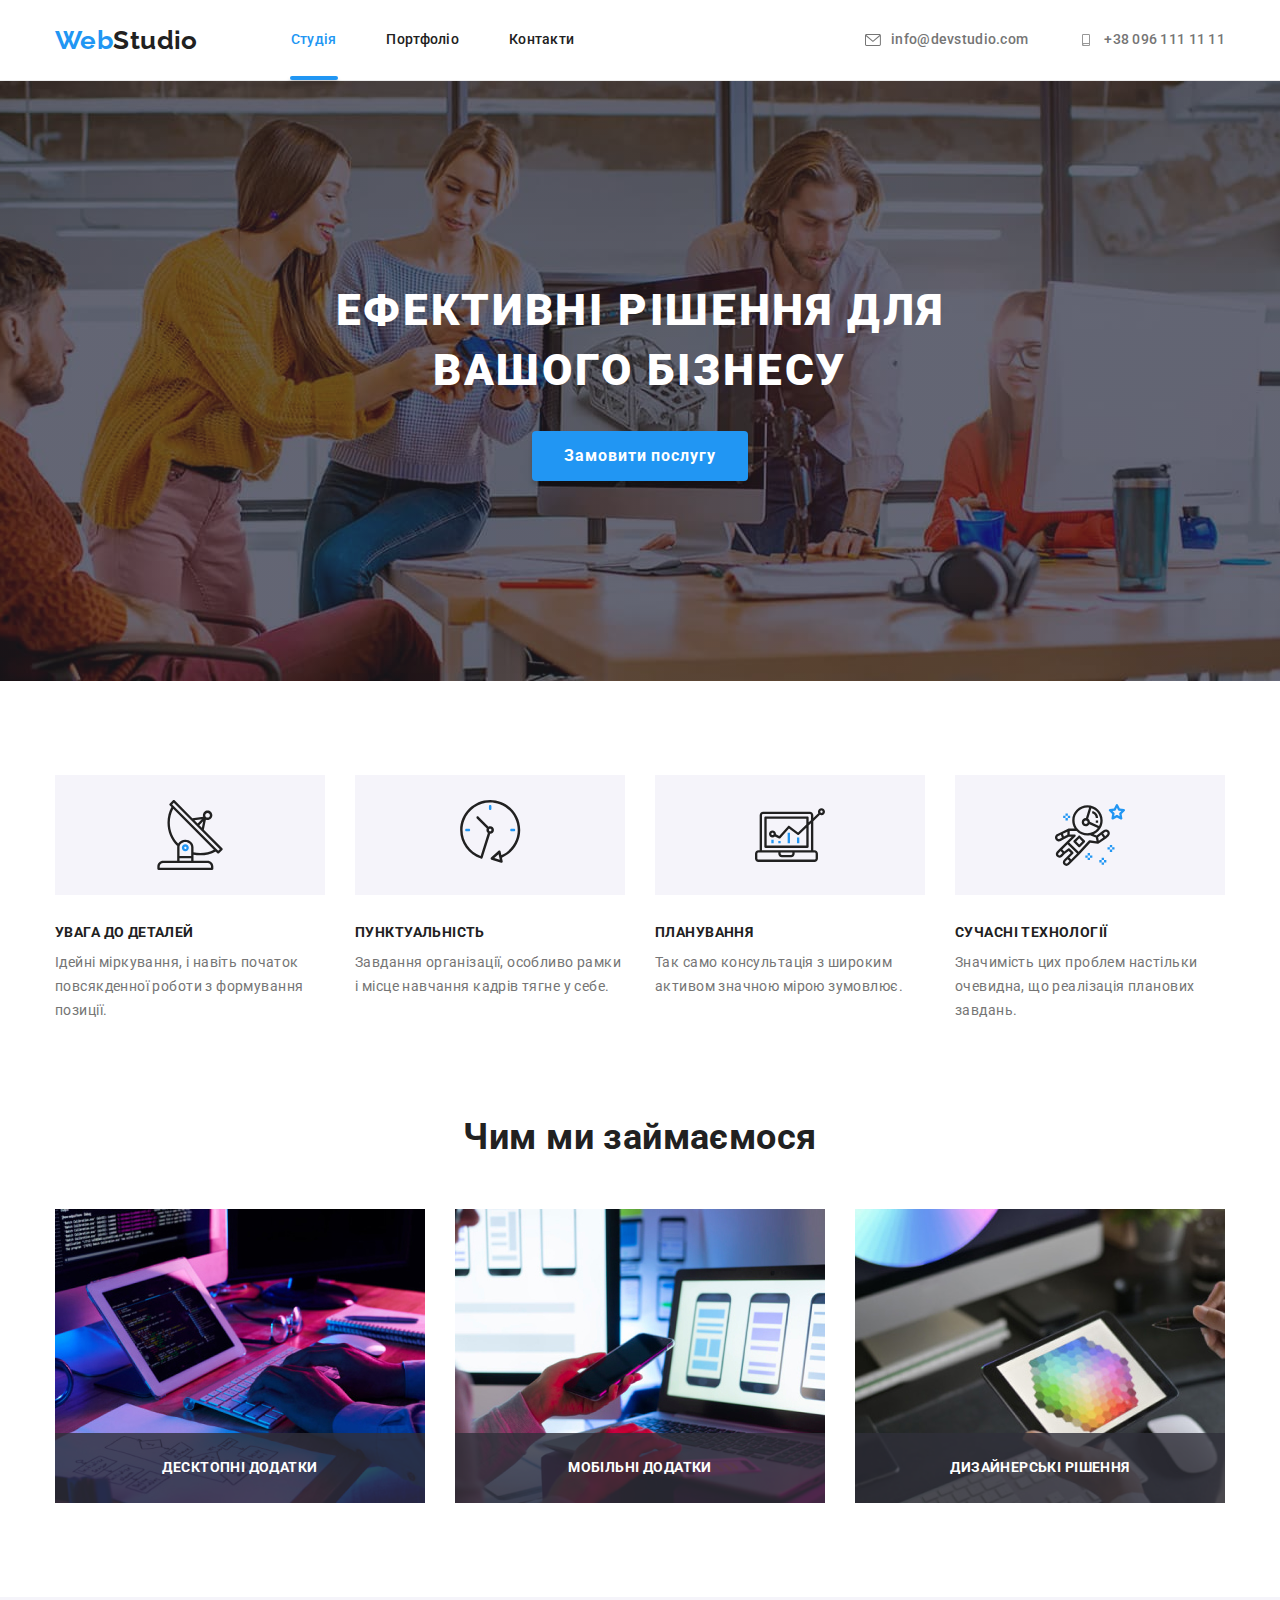
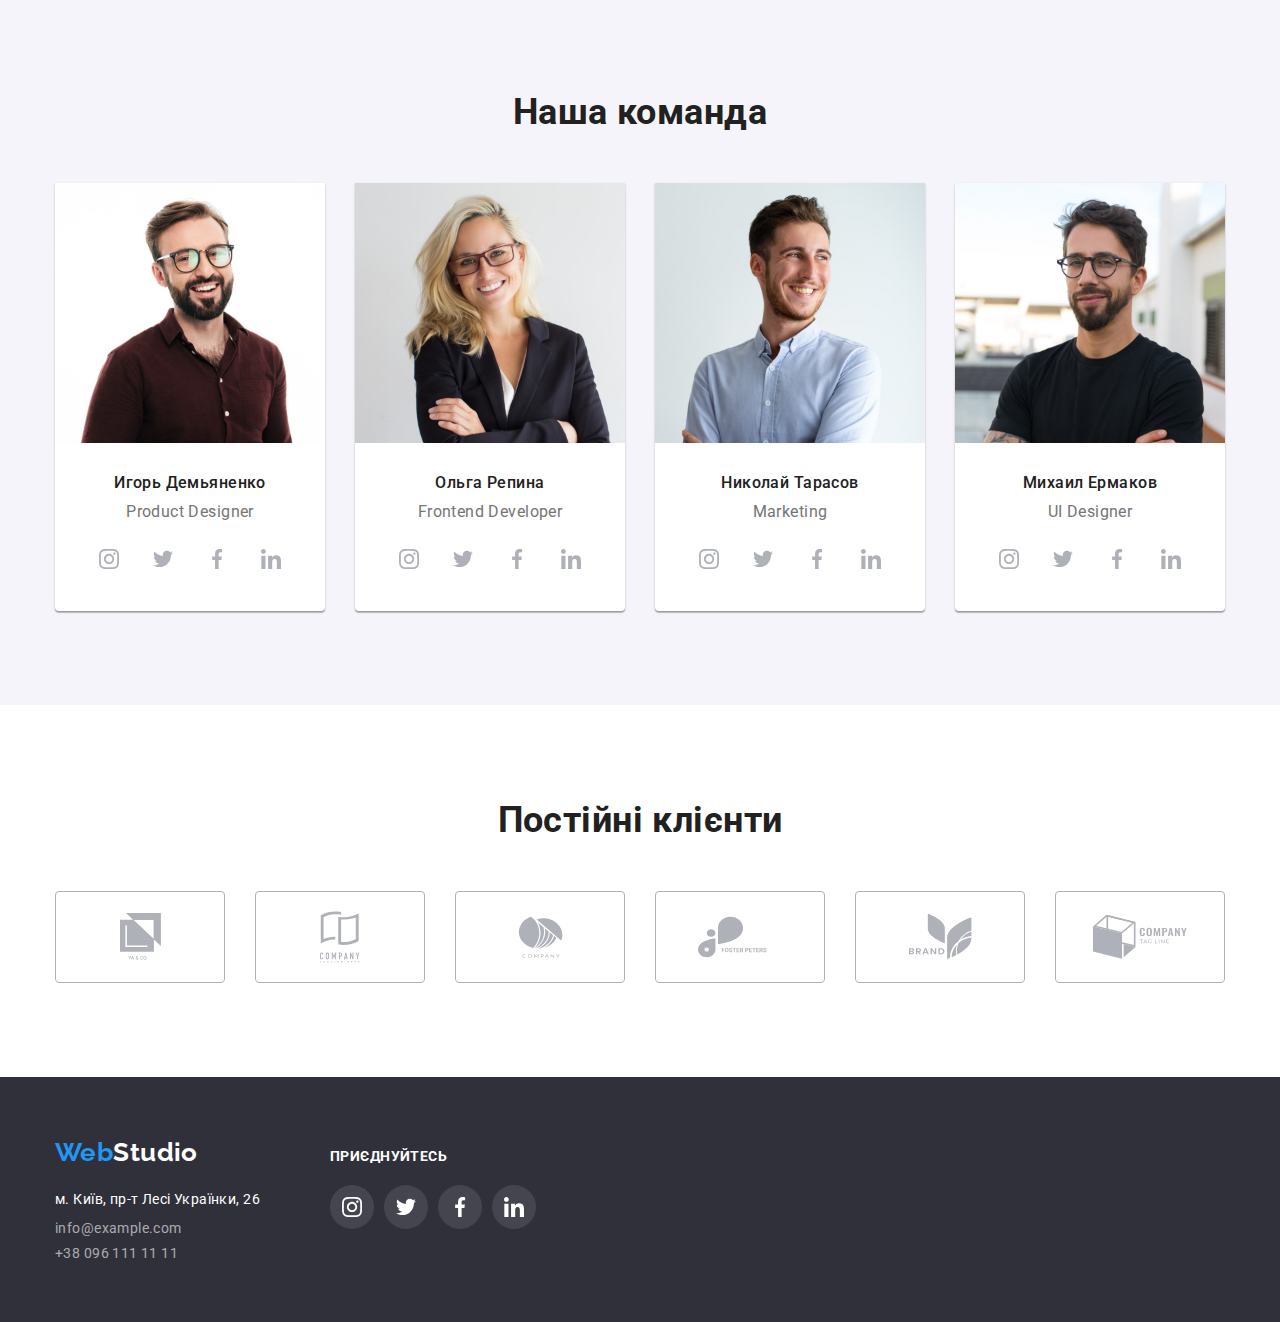
==== commit 7dfa9717: "удалил лишний марджин в карточке команды" ====
--- a/index.html
+++ b/index.html
@@ -117,35 +117,41 @@
           <h2 class="section-title">Чим ми займаємося</h2>
           <ul class="work-list list">
             <li class="work-item">
-              <img
-                class="work-img"
-                src="./images/work/keyboard.jpg"
-                alt="Верстка"
-                width="370"
-                height="294"
-              />
-              <p class="work-name-img">Десктопні додатки</p>
+              <div class="work-wrap">
+                <img
+                  class="work-img"
+                  src="./images/work/keyboard.jpg"
+                  alt="Верстка"
+                  width="370"
+                  height="294"
+                />
+                <p class="work-name-img">Десктопні додатки</p>
+              </div>
             </li>
             <li class="work-item">
-              <img
-                class="work-img"
-                src="./images/work/notebook.jpg"
-                alt="Мобільні додатки"
-                width="370"
-                height="294"
-              />
-              <p class="work-name-img">Мобільні додатки</p>
+              <div class="work-wrap">
+                <img
+                  class="work-img"
+                  src="./images/work/notebook.jpg"
+                  alt="Мобільні додатки"
+                  width="370"
+                  height="294"
+                />
+                <p class="work-name-img">Мобільні додатки</p>
+              </div>
             </li>
             <li class="work-item">
-              <img
-                class="work-img"
-                class="work-name-img"
-                src="./images/work/planetable.jpg"
-                alt="Планшет"
-                width="370"
-                height="294"
-              />
-              <p class="work-name-img">Дизайнерські рішення</p>
+              <div class="work-wrap">
+                <img
+                  class="work-img"
+                  class="work-name-img"
+                  src="./images/work/planetable.jpg"
+                  alt="Планшет"
+                  width="370"
+                  height="294"
+                />
+                <p class="work-name-img">Дизайнерські рішення</p>
+              </div>
             </li>
           </ul>
         </div>
@@ -210,7 +216,7 @@
               />
               <h3 class="team-subtitle">Ольга Репина</h3>
               <p class="team-text" lang="eu">Frontend Developer</p>
-              <ul class="social-network-list list">
+              <ul class="social-network-list list social-network-list-team">
                 <li class="social-network-item">
                   <a class="social-network-link" href="#">
                     <svg class="social-network-icon">
@@ -253,7 +259,7 @@
               />
               <h3 class="team-subtitle">Николай Тарасов</h3>
               <p class="team-text" lang="eu">Marketing</p>
-              <ul class="social-network-list list">
+              <ul class="social-network-list list social-network-list-team">
                 <li class="social-network-item">
                   <a class="social-network-link" href="#">
                     <svg class="social-network-icon">
@@ -296,7 +302,7 @@
               />
               <h3 class="team-subtitle">Михаил Ермаков</h3>
               <p class="team-text" lang="eu">UI Designer</p>
-              <ul class="social-network-list list">
+              <ul class="social-network-list list social-network-list-team">
                 <li class="social-network-item">
                   <a class="social-network-link" href="#">
                     <svg class="social-network-icon">
--- a/css/styles.css
+++ b/css/styles.css
@@ -9,6 +9,8 @@
   --background-color-overlay: #c4c4c4;
   --background-icon-footer: rgba(255, 255, 255, 0.1);
   --color-address-link-footer: rgba(255, 255, 255, 0.6);
+  --timing-function: cubic-bezier(0.4, 0, 0.2, 1);
+  --timing-duration: 250ms;
 }
 
 body {
@@ -105,6 +107,10 @@
   letter-spacing: 0.02em;
 
   text-decoration: none;
+
+  transition-property: color;
+  transition-duration: var(--timing-duration);
+  transition-timing-function: var(--timing-function);
 }
 
 .nav-list .current {
@@ -206,18 +212,24 @@
 
   background-color: var(--accent-color);
   color: var(--primary-white-color);
+
   font-weight: 700;
   font-size: 16px;
   line-height: 1.88;
   letter-spacing: 0.06em;
+
   border-radius: 4px;
   border: none;
   box-shadow: 0px 4px 4px rgba(0, 0, 0, 0.15);
+
+  transition-property: background-color;
+  transition-duration: var(--timing-duration);
+  transition-timing-function: var(--timing-function);
 }
 
 .button-primary:hover,
 .button-primary:focus {
-  background: #188ce8;
+  background-color: #188ce8;
 }
 
 /* Create modal window */
@@ -226,14 +238,27 @@
   position: fixed;
   top: 0;
   left: 0;
+
   width: 100%;
   height: 100%;
+
   background: rgba(0, 0, 0, 0.2);
+
+  opacity: 1;
+
+  transition-property: opacity, visibility;
+  transition-duration: var(--timing-duration);
+  transition-timing-function: var(--timing-function);
 }
 
 .backdrop.is-hidden {
   opacity: 0;
   pointer-events: none;
+  visibility: hidden;
+}
+
+.backdrop.is-hidden .modal {
+  transform: scale(0.9) translate(-50%, -50%);
 }
 
 .modal {
@@ -252,17 +277,39 @@
     0px 2px 1px rgba(0, 0, 0, 0.2);
   border-radius: 4px;
 
-  transform: translate(-50%, -50%);
-}
+  transform: scale(1) translate(-50%, -50%);
+
+  transition: transform var(--timing-duration) var(--timing-function);
+}
+
+
+
 
 .button-close {
+  display: flex;
+  justify-content: center;
+  align-items: center;
+
+  padding: 0;
+
+  cursor: pointer;
+
+ 
+
   top: 8px;
   right: 8px;
   position: absolute;
+
   background-color: var(--primary-white-color);
 
   border: 1px solid rgba(0, 0, 0, 0.1);
   border-radius: 50%;
+  width: 30px;
+  height: 30px;
+
+  transition-property: fill;
+  transition-duration: var(--timing-duration);
+  transition-timing-function: var(--timing-function);
 }
 
 .button-close:hover {
@@ -313,39 +360,6 @@
   fill: currentColor;
 }
 
-/* .features-block:hover,
-.features-block:focus {
-  color: #2196f3;
-} */
-
-/* .features-item::before {
-  display: block;
-  content: '';
-  width: 270px;
-  height: 120px;
-  background-color: var(--background-color-section);
-  background-repeat: no-repeat;
-  background-position: center;
-  border-radius: 4px;
-  margin-bottom: 30px;
-}
-
-.icon-antenna::before {
-  background-image: url(../images/icons/icon-antenna.svg);
-}
-
-.icon-clock::before {
-  background-image: url(../images/icons/icon-clock.svg);
-}
-
-.icon-diagram::before {
-  background-image: url(../images/icons/icon-diagram.svg);
-}
-
-.icon-astonaut::before {
-  background-image: url(../images/icons/icon-astanaut.svg);
-} */
-
 .features-item:last-of-type {
   margin-right: 0;
 }
@@ -375,8 +389,11 @@
 }
 
 .work-item {
+  margin-right: 30px;
+}
+
+.work-wrap {
   position: relative;
-  margin-right: 30px;
 }
 
 .work-name-img {
@@ -427,8 +444,7 @@
 }
 
 .team-item {
-  margin-bottom: 30px;
-  margin-right: 30px;
+    margin-right: 30px;
 
   background-color: var(--primary-white-color);
 
@@ -478,18 +494,26 @@
 }
 .social-network-link {
   display: flex;
+
   width: 44px;
   height: 44px;
+
+  color: var(--color-icon);
+
   justify-content: center;
   align-items: center;
-  color: var(--color-icon);
+
+  border-radius: 50%;
+
+  transition-property: color, background-color;
+  transition-duration: var(--timing-duration);
+  transition-timing-function: var(--timing-function);
 }
 
 .social-network-link:hover,
 .social-network-link:focus {
   color: var(--primary-white-color);
   background-color: var(--accent-color);
-  border-radius: 50%;
 }
 
 .social-network-icon {
@@ -520,6 +544,10 @@
   justify-content: center;
   align-items: center;
   color: var(--color-icon);
+
+  transition-property: color, border;
+  transition-duration: var(--timing-duration);
+  transition-timing-function: var(--timing-function);
 }
 
 .icon-clients {
@@ -544,7 +572,7 @@
   display: flex;
   justify-content: center;
 
-  margin-bottom: 34px;
+  margin-bottom: 50px;
 }
 
 .button-list .button-item:not(:last-child) {
@@ -562,6 +590,10 @@
   line-height: 1.62;
   border-radius: 4px;
   border: none;
+
+  transition-property: color, background-color, box-shadow;
+  transition-duration: var(--timing-duration);
+  transition-timing-function: var(--timing-function);
 }
 
 .button-secondary:hover,
@@ -581,6 +613,11 @@
 
 .project-link {
   display: block;
+}
+
+.project-link:hover .text-overlay,
+.project-link:focus .text-overlay {
+  transform: translateY(0);
 }
 
 /* Create overlay for card-box */
@@ -588,10 +625,6 @@
 .box-overlay {
   position: relative;
   overflow: hidden;
-}
-
-.box-overlay:hover .text-overlay {
-  transform: translateY(0);
 }
 
 .text-overlay {
@@ -607,10 +640,25 @@
 
   font-size: 18px;
   line-height: 1.56;
-  transform: translatey(-100%);
+  transform: translateY(100%);
+
+  transition-property: transform;
+  transition-duration: var(--timing-duration);
+  transition-timing-function: var(--timing-function);
+}
+
+.project-link:hover .text-overlay,
+.project-link:focus .text-overlay {
+  transform: translateY(0);
 }
 
 /* <<=====>> End create overlay for card-box <<=====>> */
+
+.project-link {
+  transition-property: box-shadow;
+  transition-duration: var(--timing-duration);
+  transition-timing-function: var(--timing-function);
+}
 
 .project-link:hover,
 .project-link:focus {
@@ -732,6 +780,10 @@
   color: var(--primary-white-color);
   background-color: var(--background-icon-footer);
   border-radius: 50%;
+
+  transition-property: background-color;
+  transition-duration: var(--timing-duration);
+  transition-timing-function: var(--timing-function);
 }
 
 .social-network-link-footer:hover,
